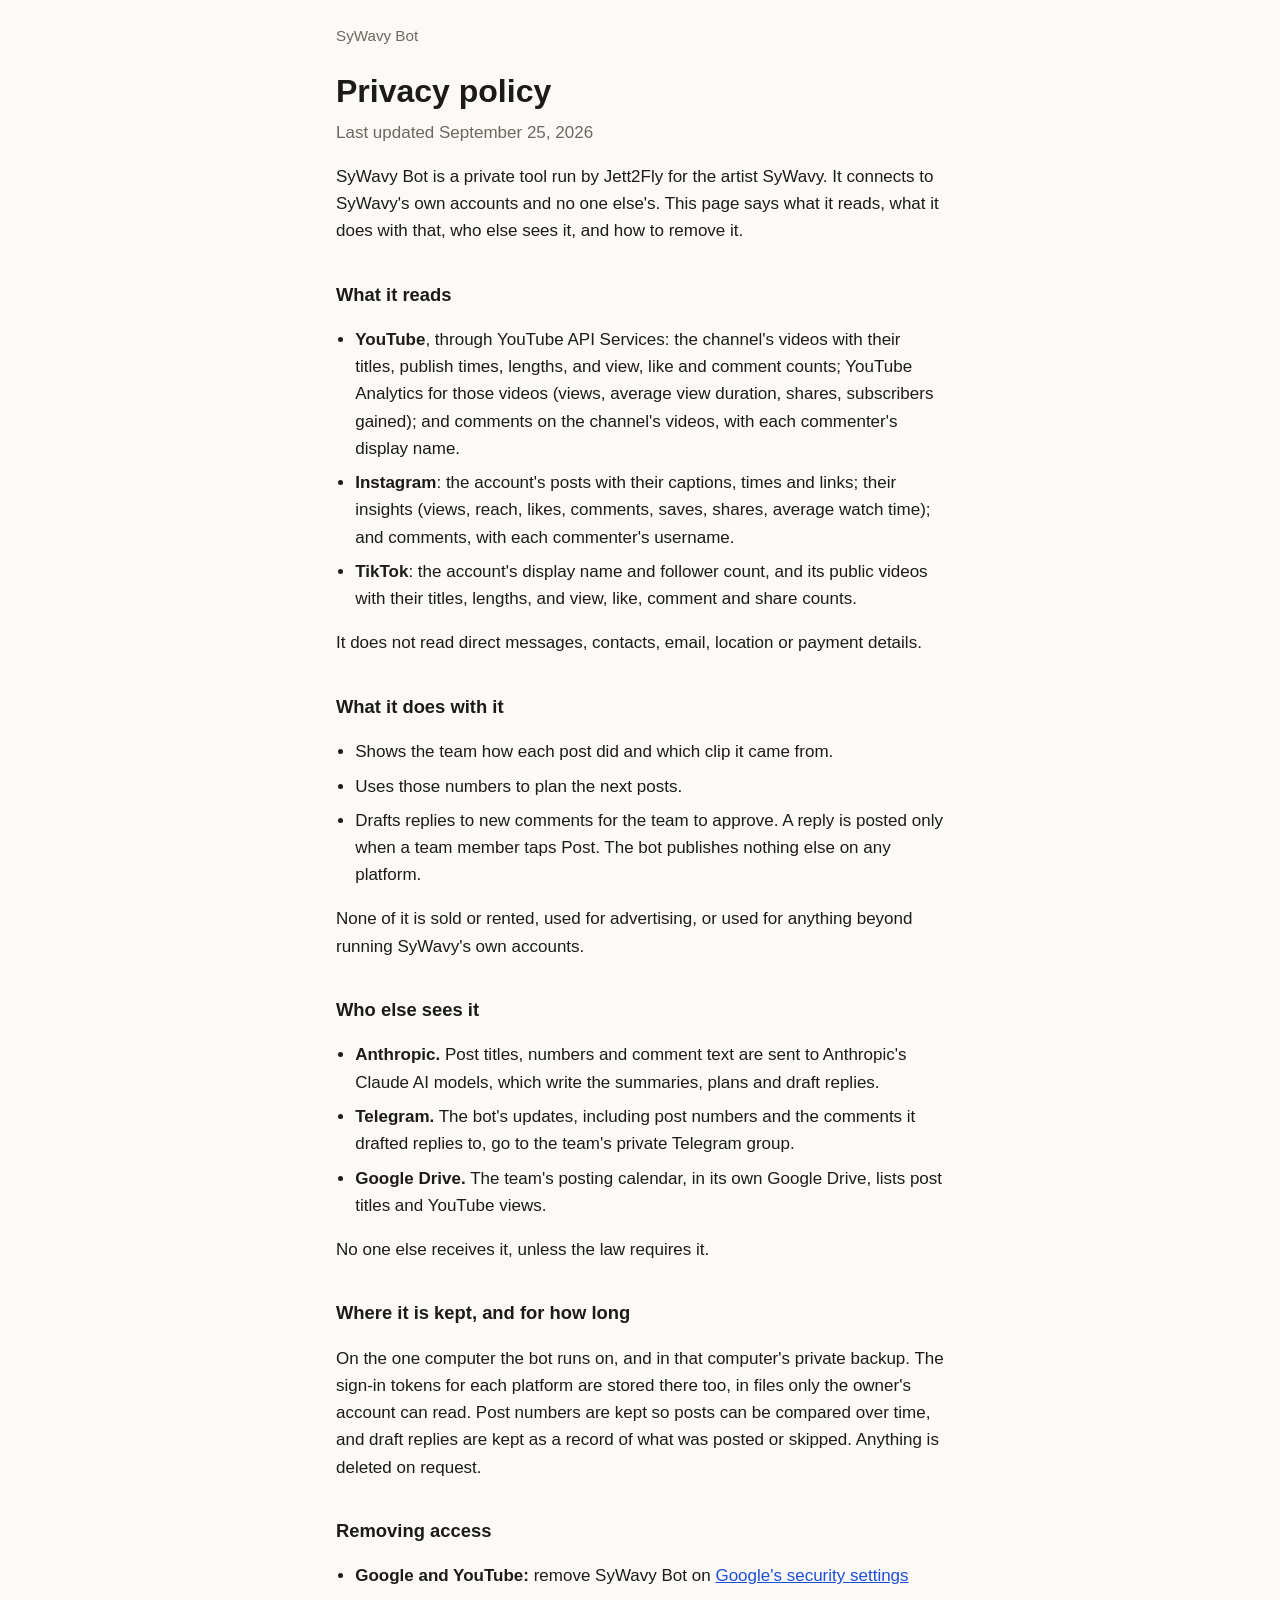
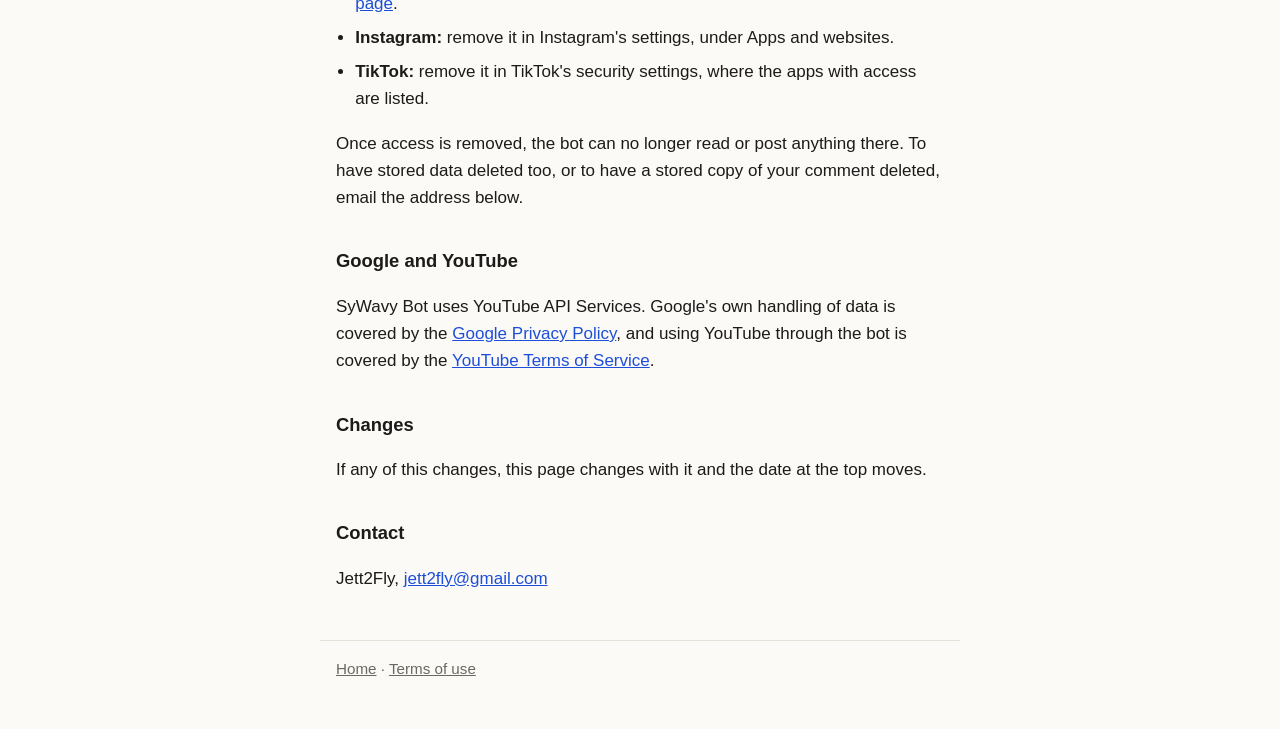
==== privacy.html @ cb7c3e68 "Home page, privacy policy and terms for SyWavy Bot Co-Authored-By: Claude Opus 5.5 (1M context) <nor" ====
<!doctype html>
<html lang="en">
<head>
<meta charset="utf-8">
<meta name="viewport" content="width=device-width, initial-scale=1">
<title>Privacy policy &middot; SyWavy Bot</title>
<meta name="description" content="What SyWavy Bot reads, what it does with it, who else sees it, and how to remove it.">
<link rel="stylesheet" href="style.css">
</head>
<body>
<header><a href="./">SyWavy Bot</a></header>
<main>
<h1>Privacy policy</h1>
<p class="meta">Last updated September 25, 2026</p>

<p>SyWavy Bot is a private tool run by Jett2Fly for the artist SyWavy. It connects to SyWavy's own accounts and no one else's. This page says what it reads, what it does with that, who else sees it, and how to remove it.</p>

<h2>What it reads</h2>
<ul>
<li><strong>YouTube</strong>, through YouTube API Services: the channel's videos with their titles, publish times, lengths, and view, like and comment counts; YouTube Analytics for those videos (views, average view duration, shares, subscribers gained); and comments on the channel's videos, with each commenter's display name.</li>
<li><strong>Instagram</strong>: the account's posts with their captions, times and links; their insights (views, reach, likes, comments, saves, shares, average watch time); and comments, with each commenter's username.</li>
<li><strong>TikTok</strong>: the account's display name and follower count, and its public videos with their titles, lengths, and view, like, comment and share counts.</li>
</ul>
<p>It does not read direct messages, contacts, email, location or payment details.</p>

<h2>What it does with it</h2>
<ul>
<li>Shows the team how each post did and which clip it came from.</li>
<li>Uses those numbers to plan the next posts.</li>
<li>Drafts replies to new comments for the team to approve. A reply is posted only when a team member taps Post. The bot publishes nothing else on any platform.</li>
</ul>
<p>None of it is sold or rented, used for advertising, or used for anything beyond running SyWavy's own accounts.</p>

<h2>Who else sees it</h2>
<ul>
<li><strong>Anthropic.</strong> Post titles, numbers and comment text are sent to Anthropic's Claude AI models, which write the summaries, plans and draft replies.</li>
<li><strong>Telegram.</strong> The bot's updates, including post numbers and the comments it drafted replies to, go to the team's private Telegram group.</li>
<li><strong>Google Drive.</strong> The team's posting calendar, in its own Google Drive, lists post titles and YouTube views.</li>
</ul>
<p>No one else receives it, unless the law requires it.</p>

<h2>Where it is kept, and for how long</h2>
<p>On the one computer the bot runs on, and in that computer's private backup. The sign-in tokens for each platform are stored there too, in files only the owner's account can read. Post numbers are kept so posts can be compared over time, and draft replies are kept as a record of what was posted or skipped. Anything is deleted on request.</p>

<h2>Removing access</h2>
<ul>
<li><strong>Google and YouTube:</strong> remove SyWavy Bot on <a href="https://security.google.com/settings/security/permissions">Google's security settings page</a>.</li>
<li><strong>Instagram:</strong> remove it in Instagram's settings, under Apps and websites.</li>
<li><strong>TikTok:</strong> remove it in TikTok's security settings, where the apps with access are listed.</li>
</ul>
<p>Once access is removed, the bot can no longer read or post anything there. To have stored data deleted too, or to have a stored copy of your comment deleted, email the address below.</p>

<h2>Google and YouTube</h2>
<p>SyWavy Bot uses YouTube API Services. Google's own handling of data is covered by the <a href="https://www.google.com/policies/privacy">Google Privacy Policy</a>, and using YouTube through the bot is covered by the <a href="https://www.youtube.com/t/terms">YouTube Terms of Service</a>.</p>

<h2>Changes</h2>
<p>If any of this changes, this page changes with it and the date at the top moves.</p>

<h2>Contact</h2>
<p>Jett2Fly, <a href="mailto:jett2fly@gmail.com">jett2fly@gmail.com</a></p>
</main>
<footer>
<a href="./">Home</a> &middot; <a href="terms.html">Terms of use</a>
</footer>
</body>
</html>
---- style.css ----
:root {
  --bg: #fbfaf7;
  --text: #1c1b19;
  --muted: #6b6860;
  --rule: #e4e1d8;
  --link: #1d4ed8;
}
@media (prefers-color-scheme: dark) {
  :root {
    --bg: #141412;
    --text: #ecebe6;
    --muted: #a09d94;
    --rule: #2c2b27;
    --link: #8ab4ff;
  }
}
* { box-sizing: border-box; }
body {
  margin: 0;
  background: var(--bg);
  color: var(--text);
  font: 17px/1.6 -apple-system, BlinkMacSystemFont, "Segoe UI", Roboto, Helvetica, Arial, sans-serif;
}
header, main, footer { max-width: 40rem; margin: 0 auto; padding: 0 16px; }
header { padding-top: 1.5rem; font-size: .95rem; }
header a { color: var(--muted); text-decoration: none; }
main { padding-top: 1.5rem; }
h1 { font-size: 2rem; line-height: 1.2; margin: 0 0 .5rem; }
h2 { font-size: 1.15rem; margin: 2.2rem 0 .4rem; }
.lede { font-size: 1.15rem; }
.meta { color: var(--muted); margin-top: 0; }
ul { padding-left: 1.2rem; }
li { margin: .45rem 0; }
a { color: var(--link); overflow-wrap: anywhere; }
footer {
  margin-top: 3rem;
  padding-top: 1rem;
  padding-bottom: 3rem;
  border-top: 1px solid var(--rule);
  color: var(--muted);
  font-size: .95rem;
}
footer a { color: inherit; }
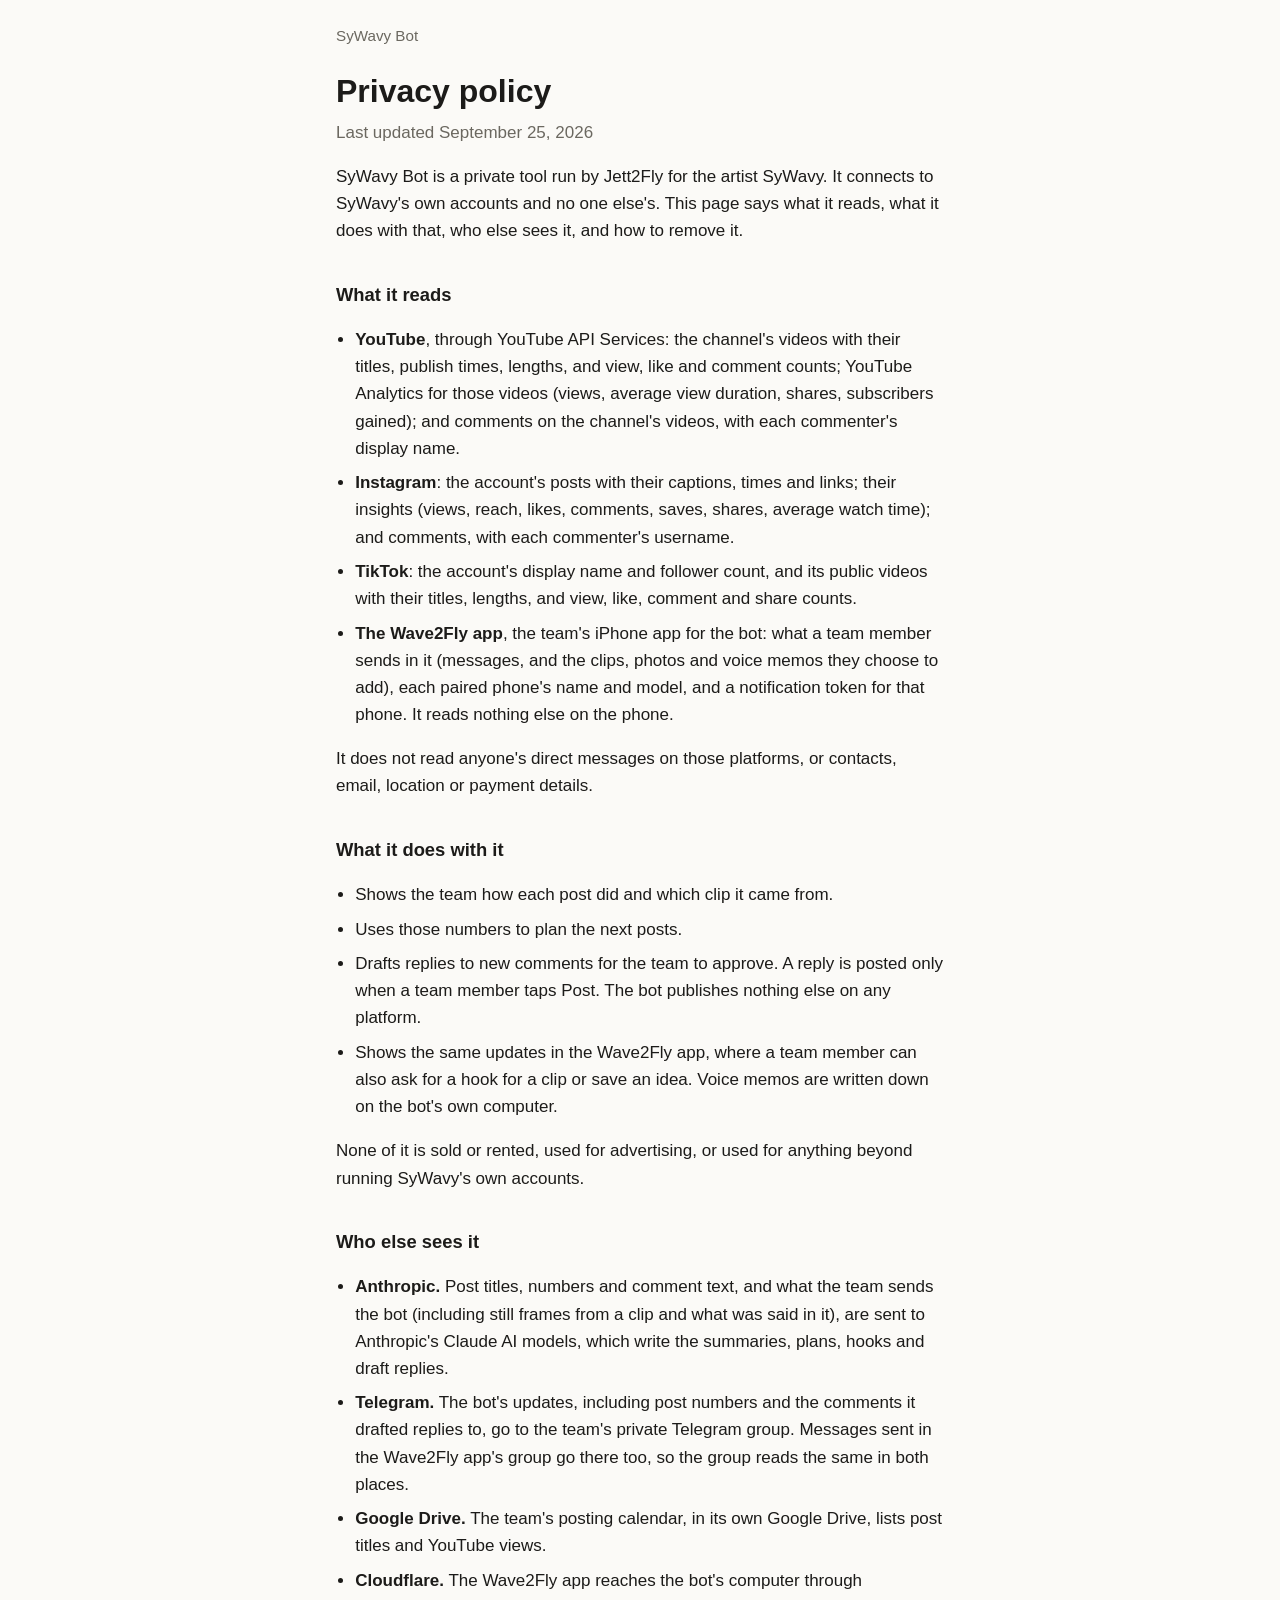
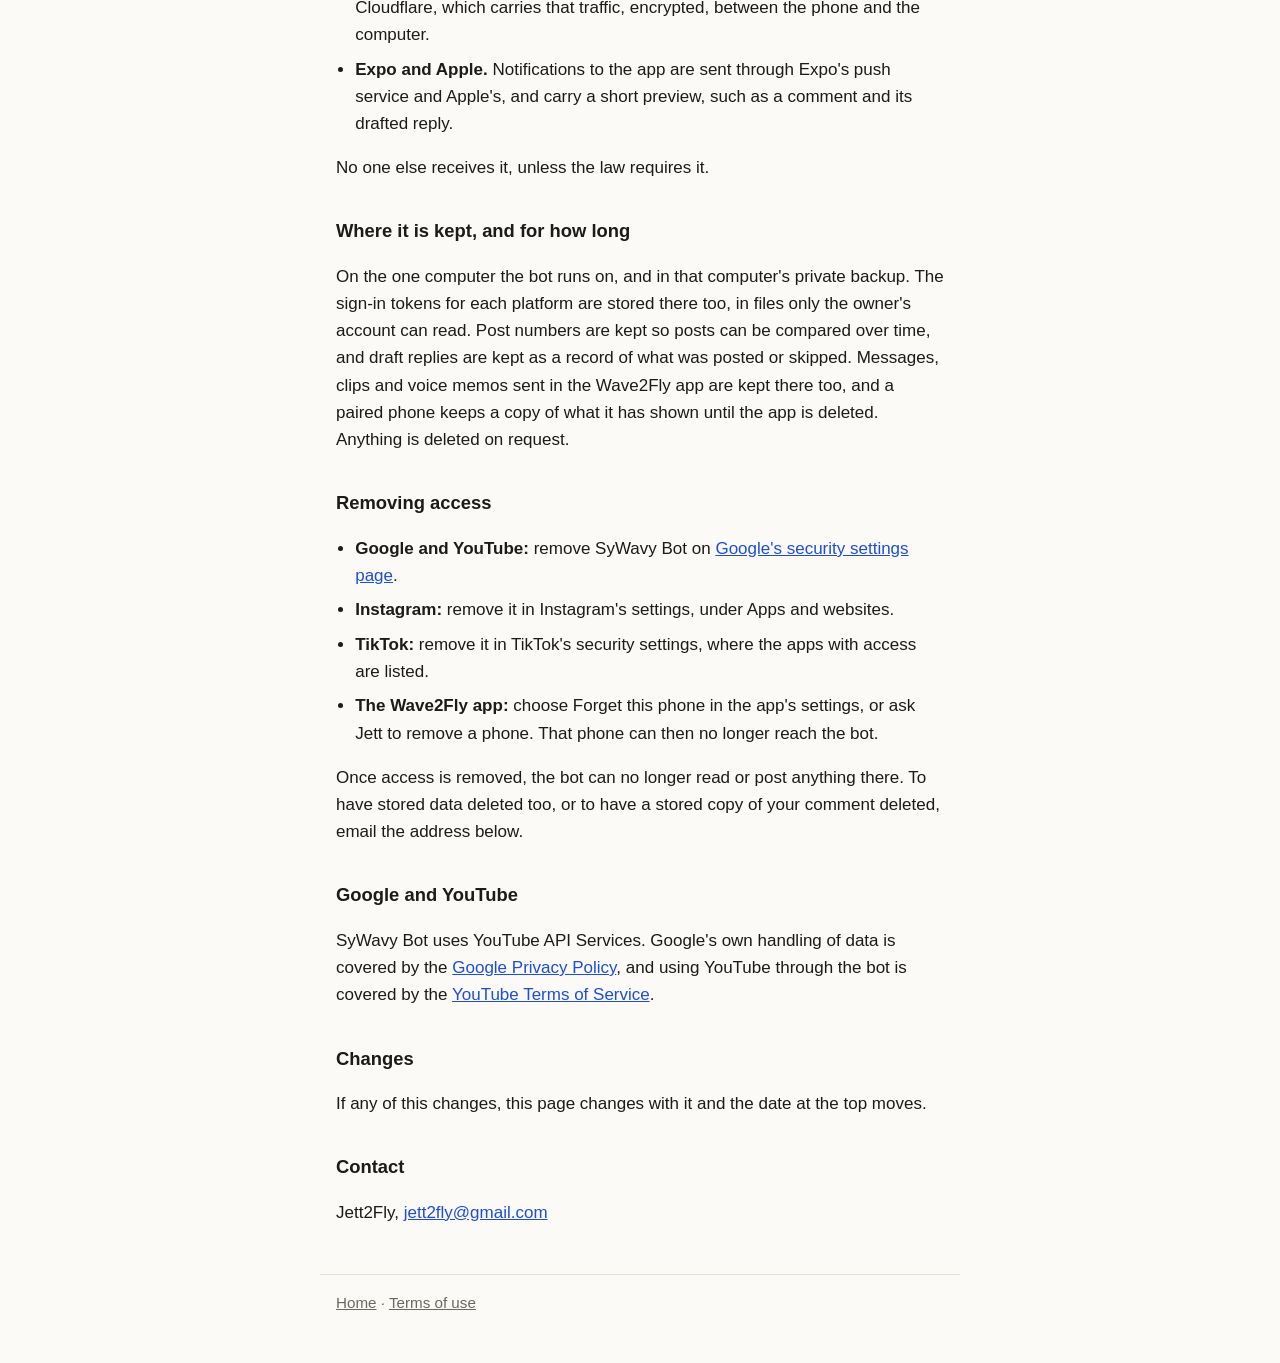
==== commit 1efec52b: "Privacy policy: the Wave2Fly app, Cloudflare, Expo and Apple Co-Authored-By: Claude Opus 5.5 (1M con" ====
--- a/privacy.html
+++ b/privacy.html
@@ -20,33 +20,38 @@
 <li><strong>YouTube</strong>, through YouTube API Services: the channel's videos with their titles, publish times, lengths, and view, like and comment counts; YouTube Analytics for those videos (views, average view duration, shares, subscribers gained); and comments on the channel's videos, with each commenter's display name.</li>
 <li><strong>Instagram</strong>: the account's posts with their captions, times and links; their insights (views, reach, likes, comments, saves, shares, average watch time); and comments, with each commenter's username.</li>
 <li><strong>TikTok</strong>: the account's display name and follower count, and its public videos with their titles, lengths, and view, like, comment and share counts.</li>
+<li><strong>The Wave2Fly app</strong>, the team's iPhone app for the bot: what a team member sends in it (messages, and the clips, photos and voice memos they choose to add), each paired phone's name and model, and a notification token for that phone. It reads nothing else on the phone.</li>
 </ul>
-<p>It does not read direct messages, contacts, email, location or payment details.</p>
+<p>It does not read anyone's direct messages on those platforms, or contacts, email, location or payment details.</p>
 
 <h2>What it does with it</h2>
 <ul>
 <li>Shows the team how each post did and which clip it came from.</li>
 <li>Uses those numbers to plan the next posts.</li>
 <li>Drafts replies to new comments for the team to approve. A reply is posted only when a team member taps Post. The bot publishes nothing else on any platform.</li>
+<li>Shows the same updates in the Wave2Fly app, where a team member can also ask for a hook for a clip or save an idea. Voice memos are written down on the bot's own computer.</li>
 </ul>
 <p>None of it is sold or rented, used for advertising, or used for anything beyond running SyWavy's own accounts.</p>
 
 <h2>Who else sees it</h2>
 <ul>
-<li><strong>Anthropic.</strong> Post titles, numbers and comment text are sent to Anthropic's Claude AI models, which write the summaries, plans and draft replies.</li>
-<li><strong>Telegram.</strong> The bot's updates, including post numbers and the comments it drafted replies to, go to the team's private Telegram group.</li>
+<li><strong>Anthropic.</strong> Post titles, numbers and comment text, and what the team sends the bot (including still frames from a clip and what was said in it), are sent to Anthropic's Claude AI models, which write the summaries, plans, hooks and draft replies.</li>
+<li><strong>Telegram.</strong> The bot's updates, including post numbers and the comments it drafted replies to, go to the team's private Telegram group. Messages sent in the Wave2Fly app's group go there too, so the group reads the same in both places.</li>
 <li><strong>Google Drive.</strong> The team's posting calendar, in its own Google Drive, lists post titles and YouTube views.</li>
+<li><strong>Cloudflare.</strong> The Wave2Fly app reaches the bot's computer through Cloudflare, which carries that traffic, encrypted, between the phone and the computer.</li>
+<li><strong>Expo and Apple.</strong> Notifications to the app are sent through Expo's push service and Apple's, and carry a short preview, such as a comment and its drafted reply.</li>
 </ul>
 <p>No one else receives it, unless the law requires it.</p>
 
 <h2>Where it is kept, and for how long</h2>
-<p>On the one computer the bot runs on, and in that computer's private backup. The sign-in tokens for each platform are stored there too, in files only the owner's account can read. Post numbers are kept so posts can be compared over time, and draft replies are kept as a record of what was posted or skipped. Anything is deleted on request.</p>
+<p>On the one computer the bot runs on, and in that computer's private backup. The sign-in tokens for each platform are stored there too, in files only the owner's account can read. Post numbers are kept so posts can be compared over time, and draft replies are kept as a record of what was posted or skipped. Messages, clips and voice memos sent in the Wave2Fly app are kept there too, and a paired phone keeps a copy of what it has shown until the app is deleted. Anything is deleted on request.</p>
 
 <h2>Removing access</h2>
 <ul>
 <li><strong>Google and YouTube:</strong> remove SyWavy Bot on <a href="https://security.google.com/settings/security/permissions">Google's security settings page</a>.</li>
 <li><strong>Instagram:</strong> remove it in Instagram's settings, under Apps and websites.</li>
 <li><strong>TikTok:</strong> remove it in TikTok's security settings, where the apps with access are listed.</li>
+<li><strong>The Wave2Fly app:</strong> choose Forget this phone in the app's settings, or ask Jett to remove a phone. That phone can then no longer reach the bot.</li>
 </ul>
 <p>Once access is removed, the bot can no longer read or post anything there. To have stored data deleted too, or to have a stored copy of your comment deleted, email the address below.</p>
 
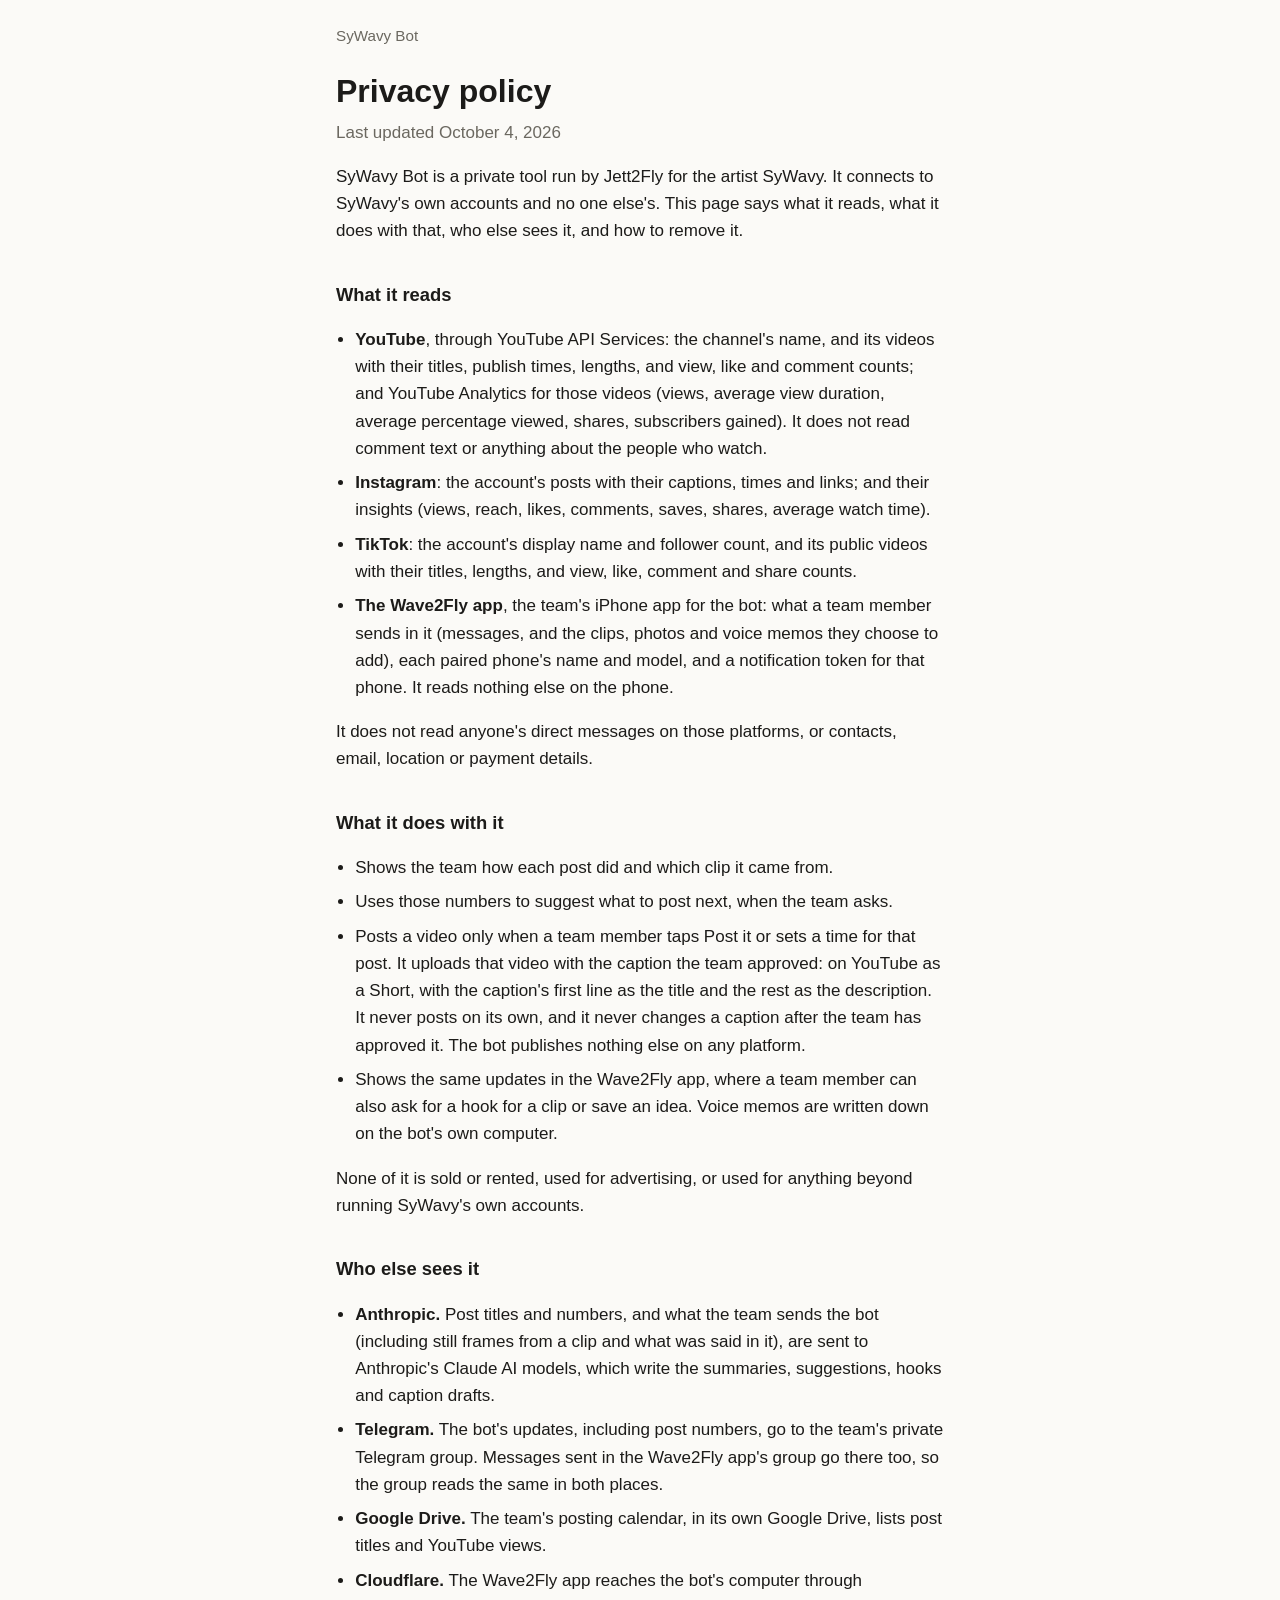
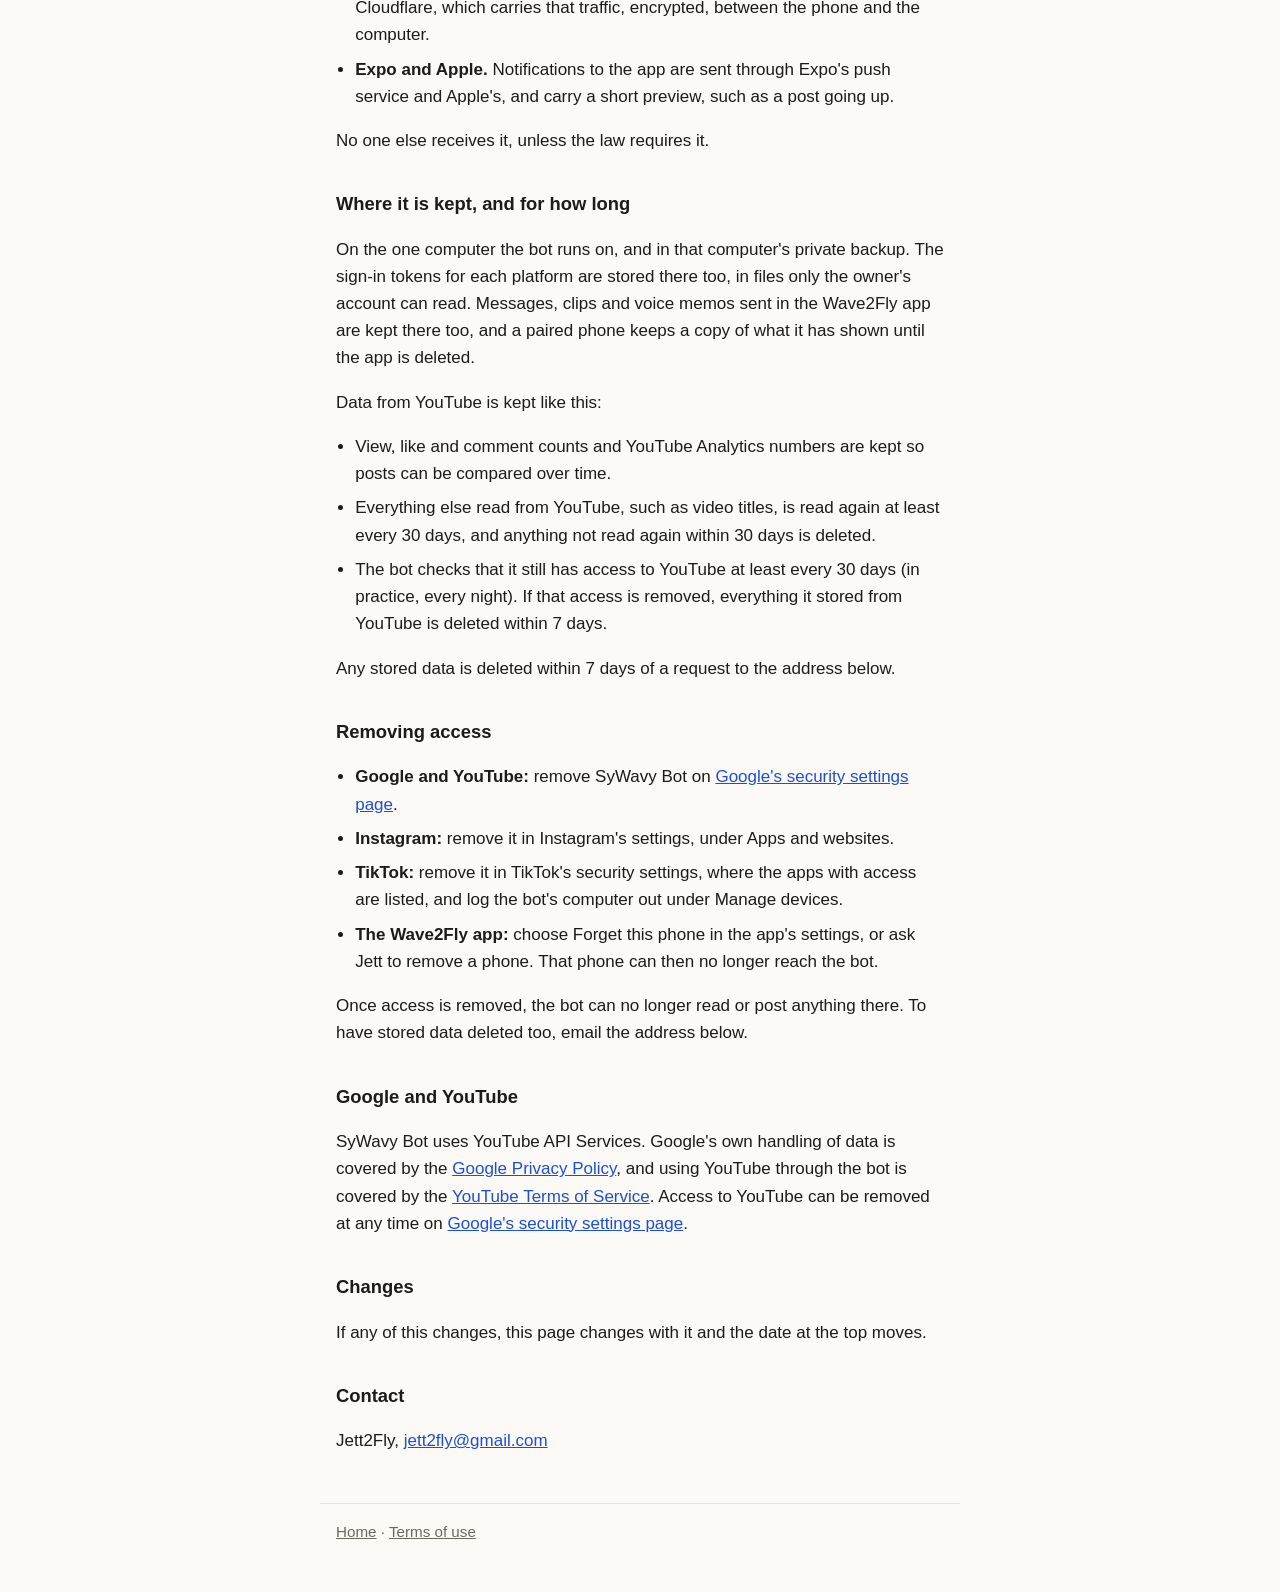
==== commit 15e957c0: "Pages for Google's YouTube API audit: posting, data rules, YouTube logo Says the bot posts a video o" ====
--- a/privacy.html
+++ b/privacy.html
@@ -11,14 +11,14 @@
 <header><a href="./">SyWavy Bot</a></header>
 <main>
 <h1>Privacy policy</h1>
-<p class="meta">Last updated September 25, 2026</p>
+<p class="meta">Last updated October 4, 2026</p>
 
 <p>SyWavy Bot is a private tool run by Jett2Fly for the artist SyWavy. It connects to SyWavy's own accounts and no one else's. This page says what it reads, what it does with that, who else sees it, and how to remove it.</p>
 
 <h2>What it reads</h2>
 <ul>
-<li><strong>YouTube</strong>, through YouTube API Services: the channel's videos with their titles, publish times, lengths, and view, like and comment counts; YouTube Analytics for those videos (views, average view duration, shares, subscribers gained); and comments on the channel's videos, with each commenter's display name.</li>
-<li><strong>Instagram</strong>: the account's posts with their captions, times and links; their insights (views, reach, likes, comments, saves, shares, average watch time); and comments, with each commenter's username.</li>
+<li><strong>YouTube</strong>, through YouTube API Services: the channel's name, and its videos with their titles, publish times, lengths, and view, like and comment counts; and YouTube Analytics for those videos (views, average view duration, average percentage viewed, shares, subscribers gained). It does not read comment text or anything about the people who watch.</li>
+<li><strong>Instagram</strong>: the account's posts with their captions, times and links; and their insights (views, reach, likes, comments, saves, shares, average watch time).</li>
 <li><strong>TikTok</strong>: the account's display name and follower count, and its public videos with their titles, lengths, and view, like, comment and share counts.</li>
 <li><strong>The Wave2Fly app</strong>, the team's iPhone app for the bot: what a team member sends in it (messages, and the clips, photos and voice memos they choose to add), each paired phone's name and model, and a notification token for that phone. It reads nothing else on the phone.</li>
 </ul>
@@ -27,36 +27,43 @@
 <h2>What it does with it</h2>
 <ul>
 <li>Shows the team how each post did and which clip it came from.</li>
-<li>Uses those numbers to plan the next posts.</li>
-<li>Drafts replies to new comments for the team to approve. A reply is posted only when a team member taps Post. The bot publishes nothing else on any platform.</li>
+<li>Uses those numbers to suggest what to post next, when the team asks.</li>
+<li>Posts a video only when a team member taps Post it or sets a time for that post. It uploads that video with the caption the team approved: on YouTube as a Short, with the caption's first line as the title and the rest as the description. It never posts on its own, and it never changes a caption after the team has approved it. The bot publishes nothing else on any platform.</li>
 <li>Shows the same updates in the Wave2Fly app, where a team member can also ask for a hook for a clip or save an idea. Voice memos are written down on the bot's own computer.</li>
 </ul>
 <p>None of it is sold or rented, used for advertising, or used for anything beyond running SyWavy's own accounts.</p>
 
 <h2>Who else sees it</h2>
 <ul>
-<li><strong>Anthropic.</strong> Post titles, numbers and comment text, and what the team sends the bot (including still frames from a clip and what was said in it), are sent to Anthropic's Claude AI models, which write the summaries, plans, hooks and draft replies.</li>
-<li><strong>Telegram.</strong> The bot's updates, including post numbers and the comments it drafted replies to, go to the team's private Telegram group. Messages sent in the Wave2Fly app's group go there too, so the group reads the same in both places.</li>
+<li><strong>Anthropic.</strong> Post titles and numbers, and what the team sends the bot (including still frames from a clip and what was said in it), are sent to Anthropic's Claude AI models, which write the summaries, suggestions, hooks and caption drafts.</li>
+<li><strong>Telegram.</strong> The bot's updates, including post numbers, go to the team's private Telegram group. Messages sent in the Wave2Fly app's group go there too, so the group reads the same in both places.</li>
 <li><strong>Google Drive.</strong> The team's posting calendar, in its own Google Drive, lists post titles and YouTube views.</li>
 <li><strong>Cloudflare.</strong> The Wave2Fly app reaches the bot's computer through Cloudflare, which carries that traffic, encrypted, between the phone and the computer.</li>
-<li><strong>Expo and Apple.</strong> Notifications to the app are sent through Expo's push service and Apple's, and carry a short preview, such as a comment and its drafted reply.</li>
+<li><strong>Expo and Apple.</strong> Notifications to the app are sent through Expo's push service and Apple's, and carry a short preview, such as a post going up.</li>
 </ul>
 <p>No one else receives it, unless the law requires it.</p>
 
 <h2>Where it is kept, and for how long</h2>
-<p>On the one computer the bot runs on, and in that computer's private backup. The sign-in tokens for each platform are stored there too, in files only the owner's account can read. Post numbers are kept so posts can be compared over time, and draft replies are kept as a record of what was posted or skipped. Messages, clips and voice memos sent in the Wave2Fly app are kept there too, and a paired phone keeps a copy of what it has shown until the app is deleted. Anything is deleted on request.</p>
+<p>On the one computer the bot runs on, and in that computer's private backup. The sign-in tokens for each platform are stored there too, in files only the owner's account can read. Messages, clips and voice memos sent in the Wave2Fly app are kept there too, and a paired phone keeps a copy of what it has shown until the app is deleted.</p>
+<p>Data from YouTube is kept like this:</p>
+<ul>
+<li>View, like and comment counts and YouTube Analytics numbers are kept so posts can be compared over time.</li>
+<li>Everything else read from YouTube, such as video titles, is read again at least every 30 days, and anything not read again within 30 days is deleted.</li>
+<li>The bot checks that it still has access to YouTube at least every 30 days (in practice, every night). If that access is removed, everything it stored from YouTube is deleted within 7 days.</li>
+</ul>
+<p>Any stored data is deleted within 7 days of a request to the address below.</p>
 
 <h2>Removing access</h2>
 <ul>
 <li><strong>Google and YouTube:</strong> remove SyWavy Bot on <a href="https://security.google.com/settings/security/permissions">Google's security settings page</a>.</li>
 <li><strong>Instagram:</strong> remove it in Instagram's settings, under Apps and websites.</li>
-<li><strong>TikTok:</strong> remove it in TikTok's security settings, where the apps with access are listed.</li>
+<li><strong>TikTok:</strong> remove it in TikTok's security settings, where the apps with access are listed, and log the bot's computer out under Manage devices.</li>
 <li><strong>The Wave2Fly app:</strong> choose Forget this phone in the app's settings, or ask Jett to remove a phone. That phone can then no longer reach the bot.</li>
 </ul>
-<p>Once access is removed, the bot can no longer read or post anything there. To have stored data deleted too, or to have a stored copy of your comment deleted, email the address below.</p>
+<p>Once access is removed, the bot can no longer read or post anything there. To have stored data deleted too, email the address below.</p>
 
 <h2>Google and YouTube</h2>
-<p>SyWavy Bot uses YouTube API Services. Google's own handling of data is covered by the <a href="https://www.google.com/policies/privacy">Google Privacy Policy</a>, and using YouTube through the bot is covered by the <a href="https://www.youtube.com/t/terms">YouTube Terms of Service</a>.</p>
+<p>SyWavy Bot uses YouTube API Services. Google's own handling of data is covered by the <a href="https://www.google.com/policies/privacy">Google Privacy Policy</a>, and using YouTube through the bot is covered by the <a href="https://www.youtube.com/t/terms">YouTube Terms of Service</a>. Access to YouTube can be removed at any time on <a href="https://security.google.com/settings/security/permissions">Google's security settings page</a>.</p>
 
 <h2>Changes</h2>
 <p>If any of this changes, this page changes with it and the date at the top moves.</p>
--- a/style.css
+++ b/style.css
@@ -32,6 +32,7 @@
 ul { padding-left: 1.2rem; }
 li { margin: .45rem 0; }
 a { color: var(--link); overflow-wrap: anywhere; }
+.yt img { vertical-align: -5px; margin-right: .35rem; }
 footer {
   margin-top: 3rem;
   padding-top: 1rem;
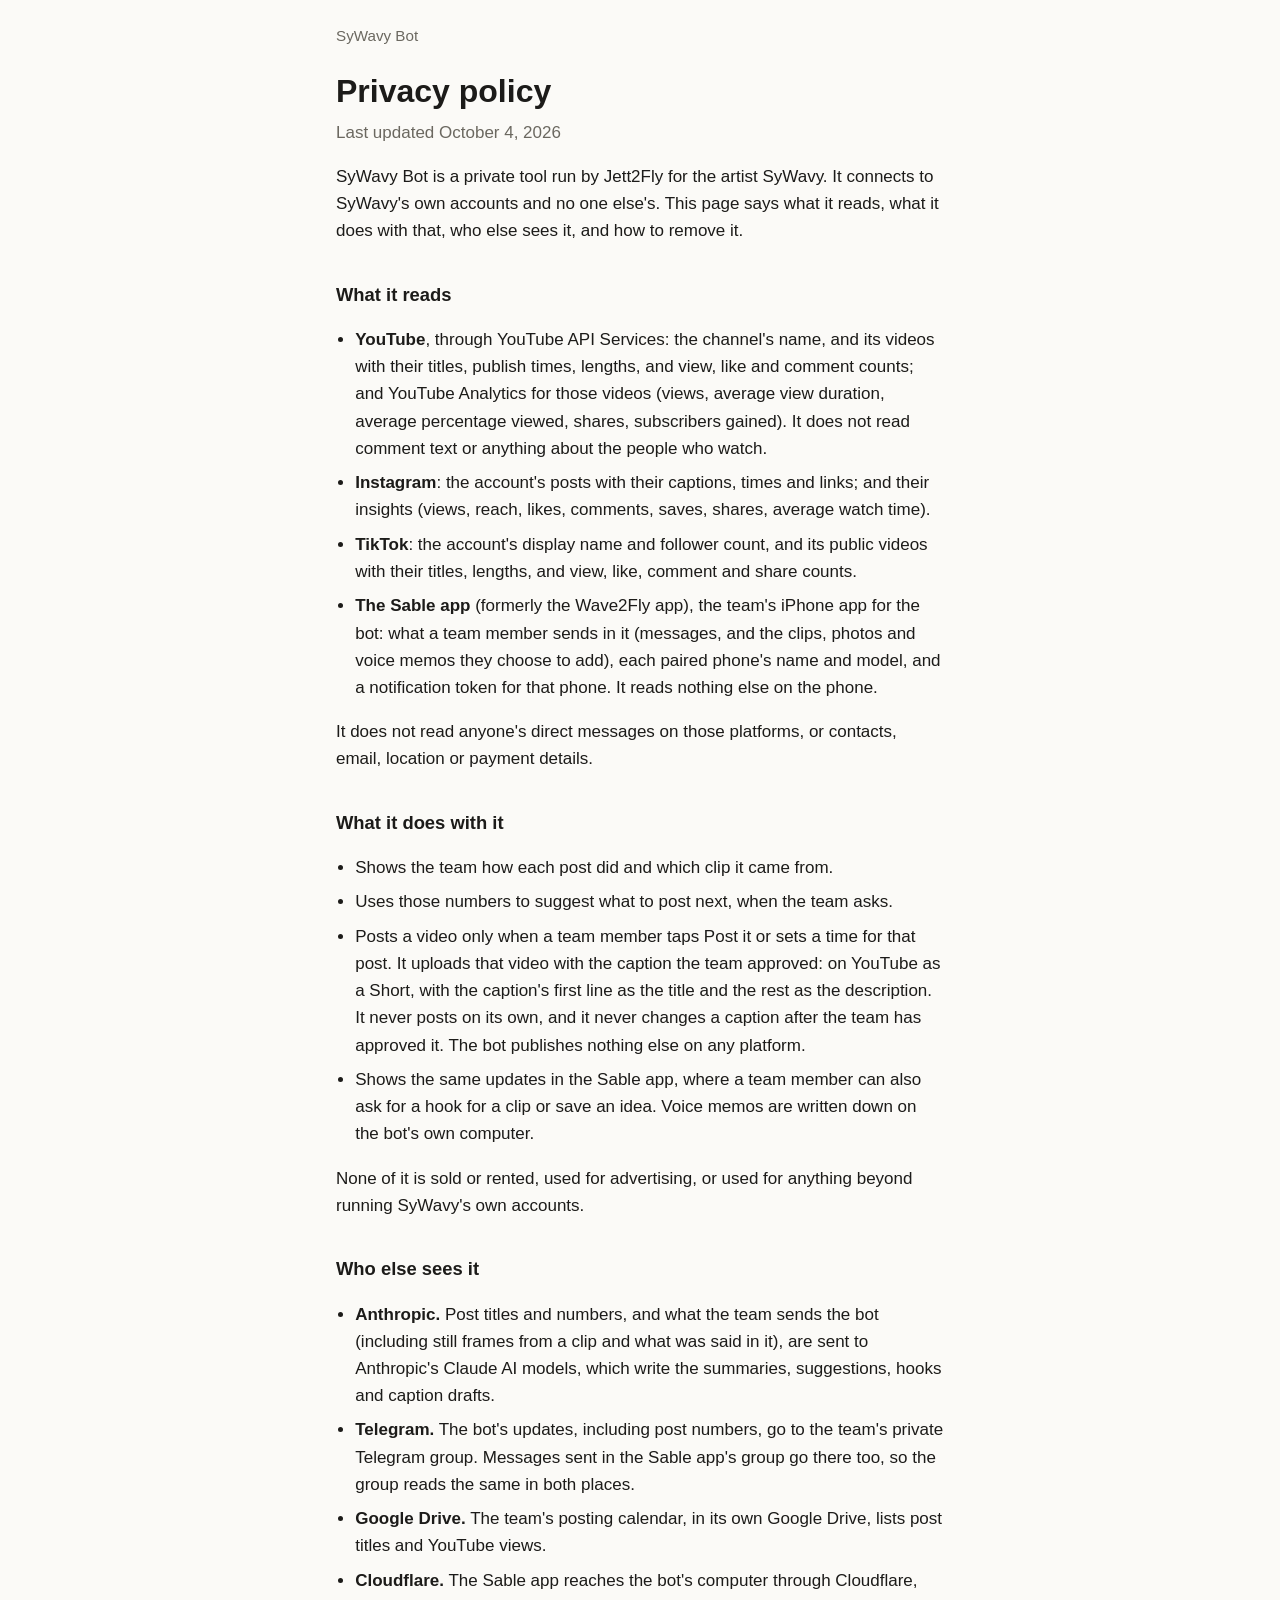
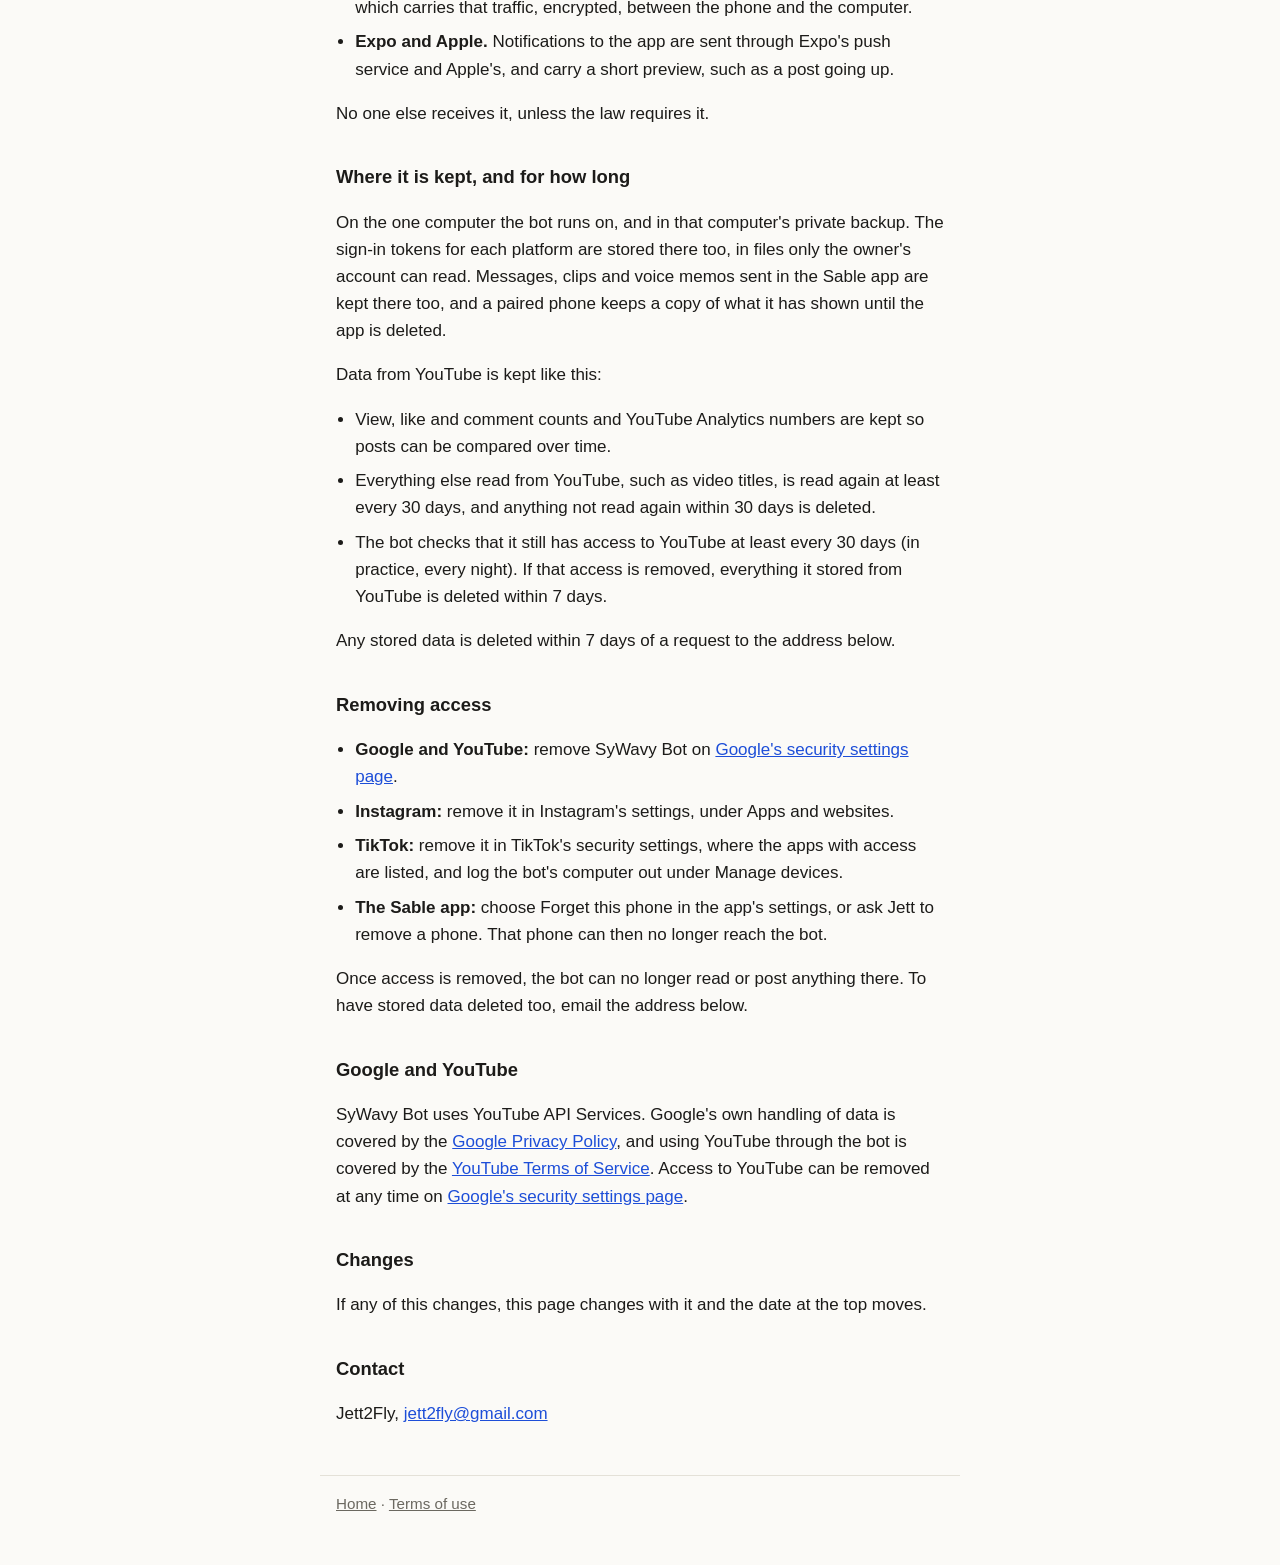
==== commit 36200598: "Privacy page: the phone app is now the Sable app (formerly Wave2Fly) Co-Authored-By: Claude Opus 5.5" ====
--- a/privacy.html
+++ b/privacy.html
@@ -20,7 +20,7 @@
 <li><strong>YouTube</strong>, through YouTube API Services: the channel's name, and its videos with their titles, publish times, lengths, and view, like and comment counts; and YouTube Analytics for those videos (views, average view duration, average percentage viewed, shares, subscribers gained). It does not read comment text or anything about the people who watch.</li>
 <li><strong>Instagram</strong>: the account's posts with their captions, times and links; and their insights (views, reach, likes, comments, saves, shares, average watch time).</li>
 <li><strong>TikTok</strong>: the account's display name and follower count, and its public videos with their titles, lengths, and view, like, comment and share counts.</li>
-<li><strong>The Wave2Fly app</strong>, the team's iPhone app for the bot: what a team member sends in it (messages, and the clips, photos and voice memos they choose to add), each paired phone's name and model, and a notification token for that phone. It reads nothing else on the phone.</li>
+<li><strong>The Sable app</strong> (formerly the Wave2Fly app), the team's iPhone app for the bot: what a team member sends in it (messages, and the clips, photos and voice memos they choose to add), each paired phone's name and model, and a notification token for that phone. It reads nothing else on the phone.</li>
 </ul>
 <p>It does not read anyone's direct messages on those platforms, or contacts, email, location or payment details.</p>
 
@@ -29,22 +29,22 @@
 <li>Shows the team how each post did and which clip it came from.</li>
 <li>Uses those numbers to suggest what to post next, when the team asks.</li>
 <li>Posts a video only when a team member taps Post it or sets a time for that post. It uploads that video with the caption the team approved: on YouTube as a Short, with the caption's first line as the title and the rest as the description. It never posts on its own, and it never changes a caption after the team has approved it. The bot publishes nothing else on any platform.</li>
-<li>Shows the same updates in the Wave2Fly app, where a team member can also ask for a hook for a clip or save an idea. Voice memos are written down on the bot's own computer.</li>
+<li>Shows the same updates in the Sable app, where a team member can also ask for a hook for a clip or save an idea. Voice memos are written down on the bot's own computer.</li>
 </ul>
 <p>None of it is sold or rented, used for advertising, or used for anything beyond running SyWavy's own accounts.</p>
 
 <h2>Who else sees it</h2>
 <ul>
 <li><strong>Anthropic.</strong> Post titles and numbers, and what the team sends the bot (including still frames from a clip and what was said in it), are sent to Anthropic's Claude AI models, which write the summaries, suggestions, hooks and caption drafts.</li>
-<li><strong>Telegram.</strong> The bot's updates, including post numbers, go to the team's private Telegram group. Messages sent in the Wave2Fly app's group go there too, so the group reads the same in both places.</li>
+<li><strong>Telegram.</strong> The bot's updates, including post numbers, go to the team's private Telegram group. Messages sent in the Sable app's group go there too, so the group reads the same in both places.</li>
 <li><strong>Google Drive.</strong> The team's posting calendar, in its own Google Drive, lists post titles and YouTube views.</li>
-<li><strong>Cloudflare.</strong> The Wave2Fly app reaches the bot's computer through Cloudflare, which carries that traffic, encrypted, between the phone and the computer.</li>
+<li><strong>Cloudflare.</strong> The Sable app reaches the bot's computer through Cloudflare, which carries that traffic, encrypted, between the phone and the computer.</li>
 <li><strong>Expo and Apple.</strong> Notifications to the app are sent through Expo's push service and Apple's, and carry a short preview, such as a post going up.</li>
 </ul>
 <p>No one else receives it, unless the law requires it.</p>
 
 <h2>Where it is kept, and for how long</h2>
-<p>On the one computer the bot runs on, and in that computer's private backup. The sign-in tokens for each platform are stored there too, in files only the owner's account can read. Messages, clips and voice memos sent in the Wave2Fly app are kept there too, and a paired phone keeps a copy of what it has shown until the app is deleted.</p>
+<p>On the one computer the bot runs on, and in that computer's private backup. The sign-in tokens for each platform are stored there too, in files only the owner's account can read. Messages, clips and voice memos sent in the Sable app are kept there too, and a paired phone keeps a copy of what it has shown until the app is deleted.</p>
 <p>Data from YouTube is kept like this:</p>
 <ul>
 <li>View, like and comment counts and YouTube Analytics numbers are kept so posts can be compared over time.</li>
@@ -58,7 +58,7 @@
 <li><strong>Google and YouTube:</strong> remove SyWavy Bot on <a href="https://security.google.com/settings/security/permissions">Google's security settings page</a>.</li>
 <li><strong>Instagram:</strong> remove it in Instagram's settings, under Apps and websites.</li>
 <li><strong>TikTok:</strong> remove it in TikTok's security settings, where the apps with access are listed, and log the bot's computer out under Manage devices.</li>
-<li><strong>The Wave2Fly app:</strong> choose Forget this phone in the app's settings, or ask Jett to remove a phone. That phone can then no longer reach the bot.</li>
+<li><strong>The Sable app:</strong> choose Forget this phone in the app's settings, or ask Jett to remove a phone. That phone can then no longer reach the bot.</li>
 </ul>
 <p>Once access is removed, the bot can no longer read or post anything there. To have stored data deleted too, email the address below.</p>
 
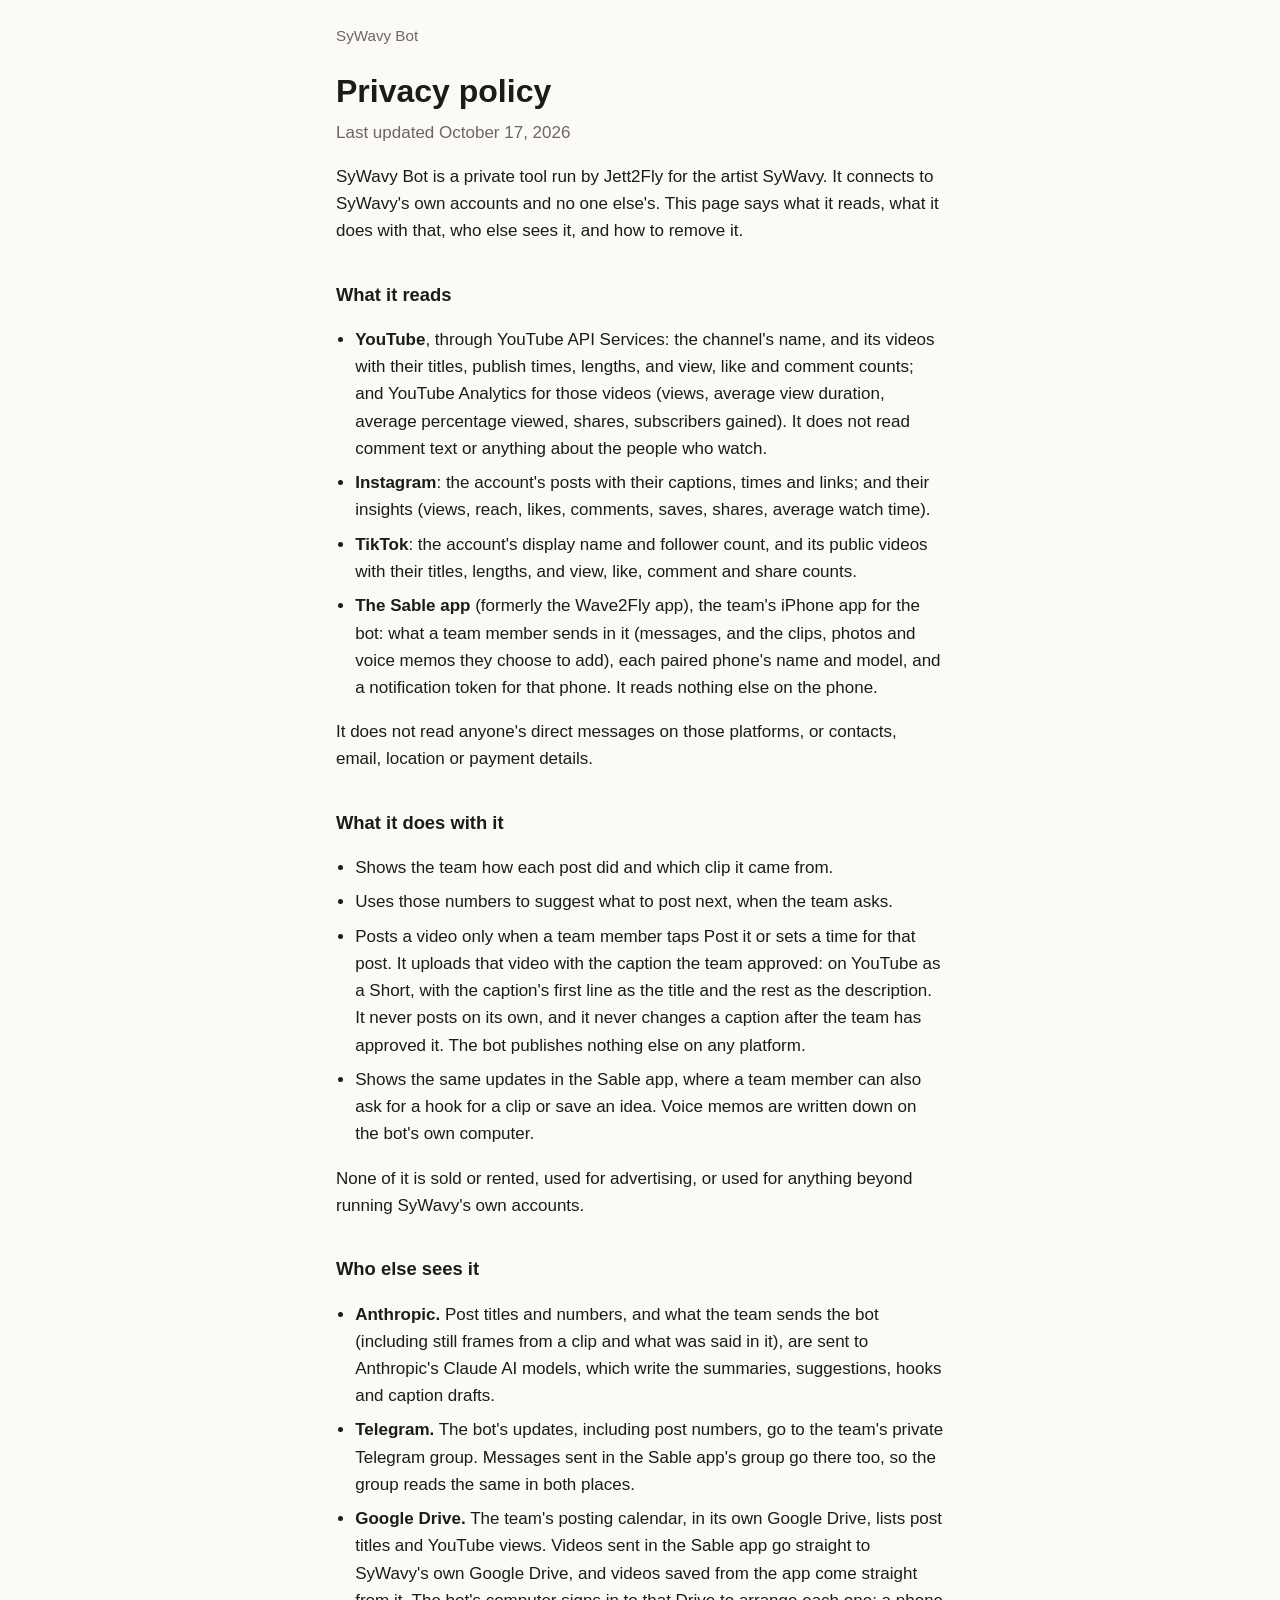
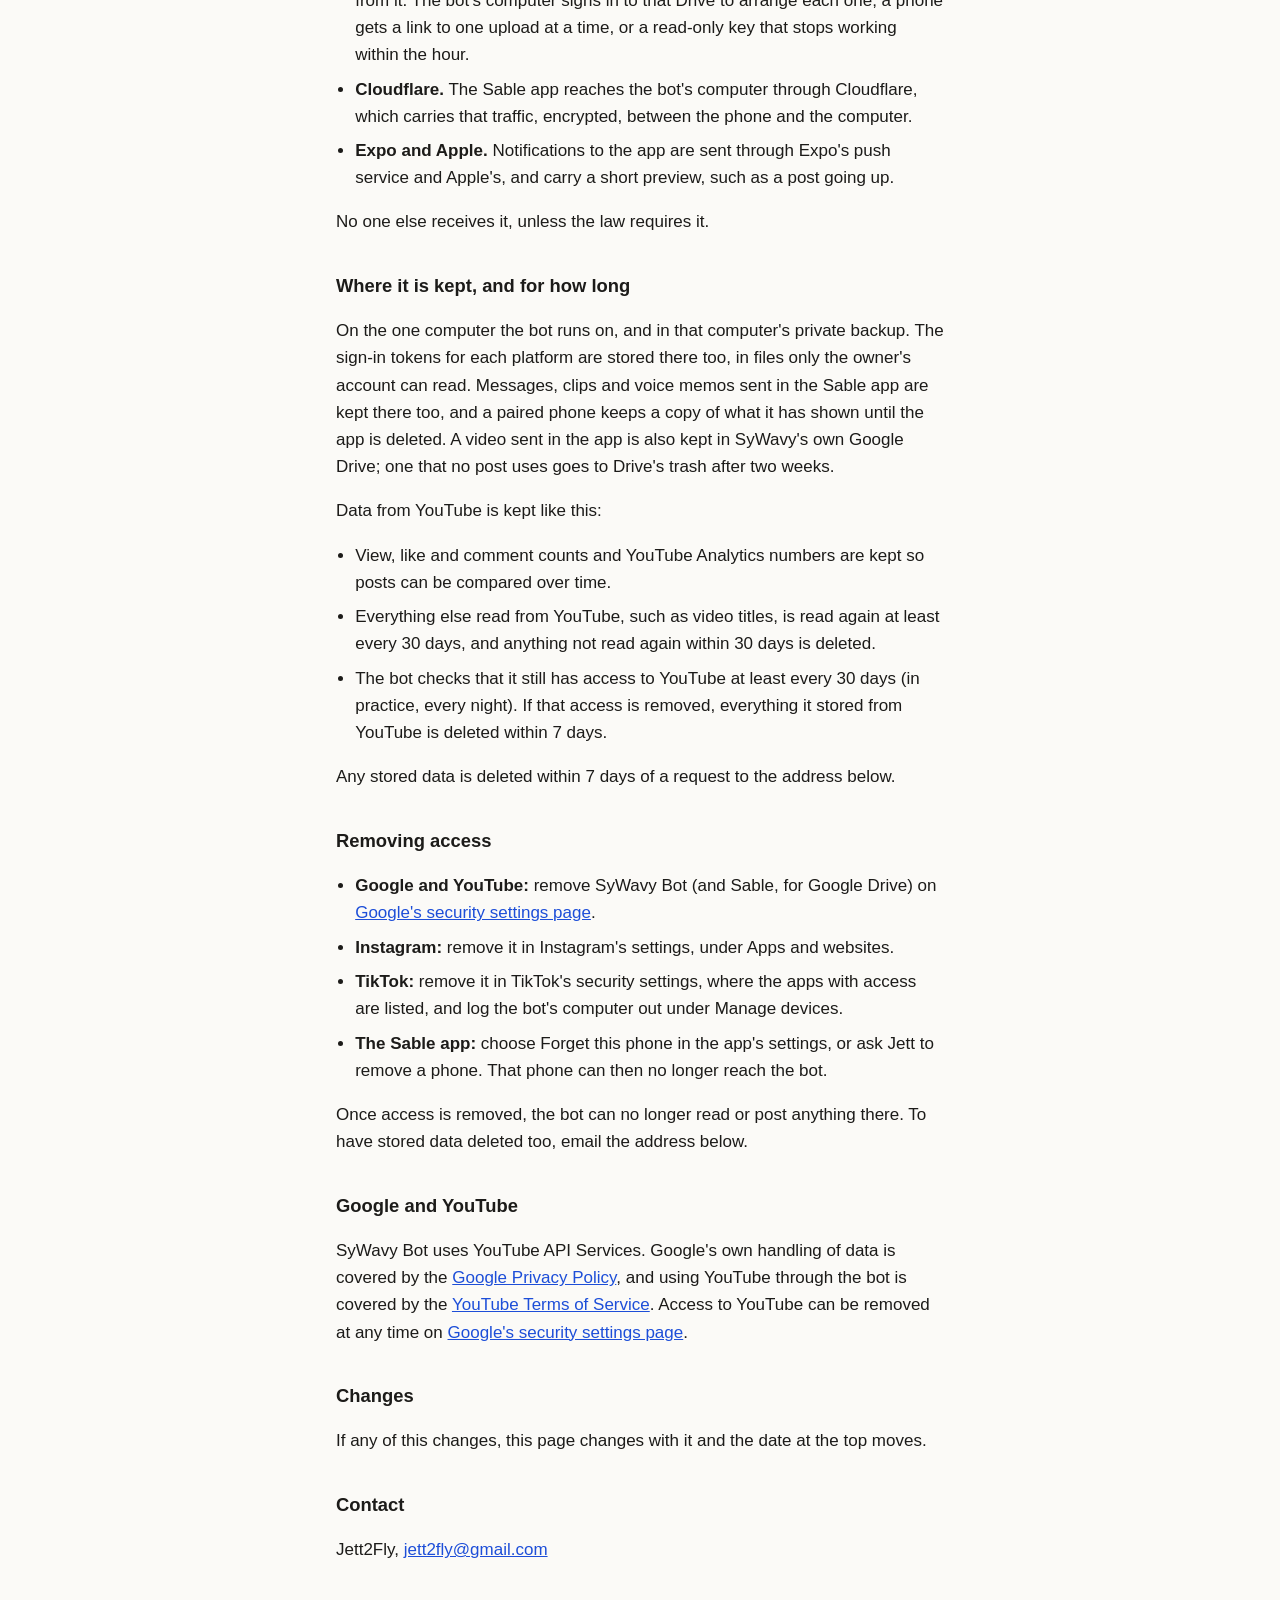
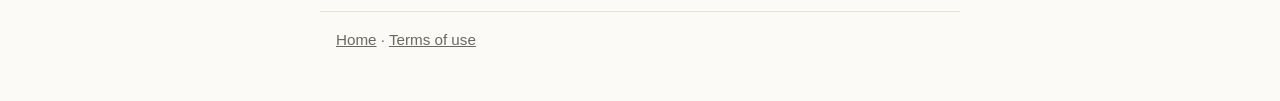
==== commit 9211fa8a: "Privacy page: videos sent and saved in the Sable app go straight through SyWavy's Google Drive Co-Au" ====
--- a/privacy.html
+++ b/privacy.html
@@ -11,7 +11,7 @@
 <header><a href="./">SyWavy Bot</a></header>
 <main>
 <h1>Privacy policy</h1>
-<p class="meta">Last updated October 4, 2026</p>
+<p class="meta">Last updated October 17, 2026</p>
 
 <p>SyWavy Bot is a private tool run by Jett2Fly for the artist SyWavy. It connects to SyWavy's own accounts and no one else's. This page says what it reads, what it does with that, who else sees it, and how to remove it.</p>
 
@@ -37,14 +37,14 @@
 <ul>
 <li><strong>Anthropic.</strong> Post titles and numbers, and what the team sends the bot (including still frames from a clip and what was said in it), are sent to Anthropic's Claude AI models, which write the summaries, suggestions, hooks and caption drafts.</li>
 <li><strong>Telegram.</strong> The bot's updates, including post numbers, go to the team's private Telegram group. Messages sent in the Sable app's group go there too, so the group reads the same in both places.</li>
-<li><strong>Google Drive.</strong> The team's posting calendar, in its own Google Drive, lists post titles and YouTube views.</li>
+<li><strong>Google Drive.</strong> The team's posting calendar, in its own Google Drive, lists post titles and YouTube views. Videos sent in the Sable app go straight to SyWavy's own Google Drive, and videos saved from the app come straight from it. The bot's computer signs in to that Drive to arrange each one; a phone gets a link to one upload at a time, or a read-only key that stops working within the hour.</li>
 <li><strong>Cloudflare.</strong> The Sable app reaches the bot's computer through Cloudflare, which carries that traffic, encrypted, between the phone and the computer.</li>
 <li><strong>Expo and Apple.</strong> Notifications to the app are sent through Expo's push service and Apple's, and carry a short preview, such as a post going up.</li>
 </ul>
 <p>No one else receives it, unless the law requires it.</p>
 
 <h2>Where it is kept, and for how long</h2>
-<p>On the one computer the bot runs on, and in that computer's private backup. The sign-in tokens for each platform are stored there too, in files only the owner's account can read. Messages, clips and voice memos sent in the Sable app are kept there too, and a paired phone keeps a copy of what it has shown until the app is deleted.</p>
+<p>On the one computer the bot runs on, and in that computer's private backup. The sign-in tokens for each platform are stored there too, in files only the owner's account can read. Messages, clips and voice memos sent in the Sable app are kept there too, and a paired phone keeps a copy of what it has shown until the app is deleted. A video sent in the app is also kept in SyWavy's own Google Drive; one that no post uses goes to Drive's trash after two weeks.</p>
 <p>Data from YouTube is kept like this:</p>
 <ul>
 <li>View, like and comment counts and YouTube Analytics numbers are kept so posts can be compared over time.</li>
@@ -55,7 +55,7 @@
 
 <h2>Removing access</h2>
 <ul>
-<li><strong>Google and YouTube:</strong> remove SyWavy Bot on <a href="https://security.google.com/settings/security/permissions">Google's security settings page</a>.</li>
+<li><strong>Google and YouTube:</strong> remove SyWavy Bot (and Sable, for Google Drive) on <a href="https://security.google.com/settings/security/permissions">Google's security settings page</a>.</li>
 <li><strong>Instagram:</strong> remove it in Instagram's settings, under Apps and websites.</li>
 <li><strong>TikTok:</strong> remove it in TikTok's security settings, where the apps with access are listed, and log the bot's computer out under Manage devices.</li>
 <li><strong>The Sable app:</strong> choose Forget this phone in the app's settings, or ask Jett to remove a phone. That phone can then no longer reach the bot.</li>
